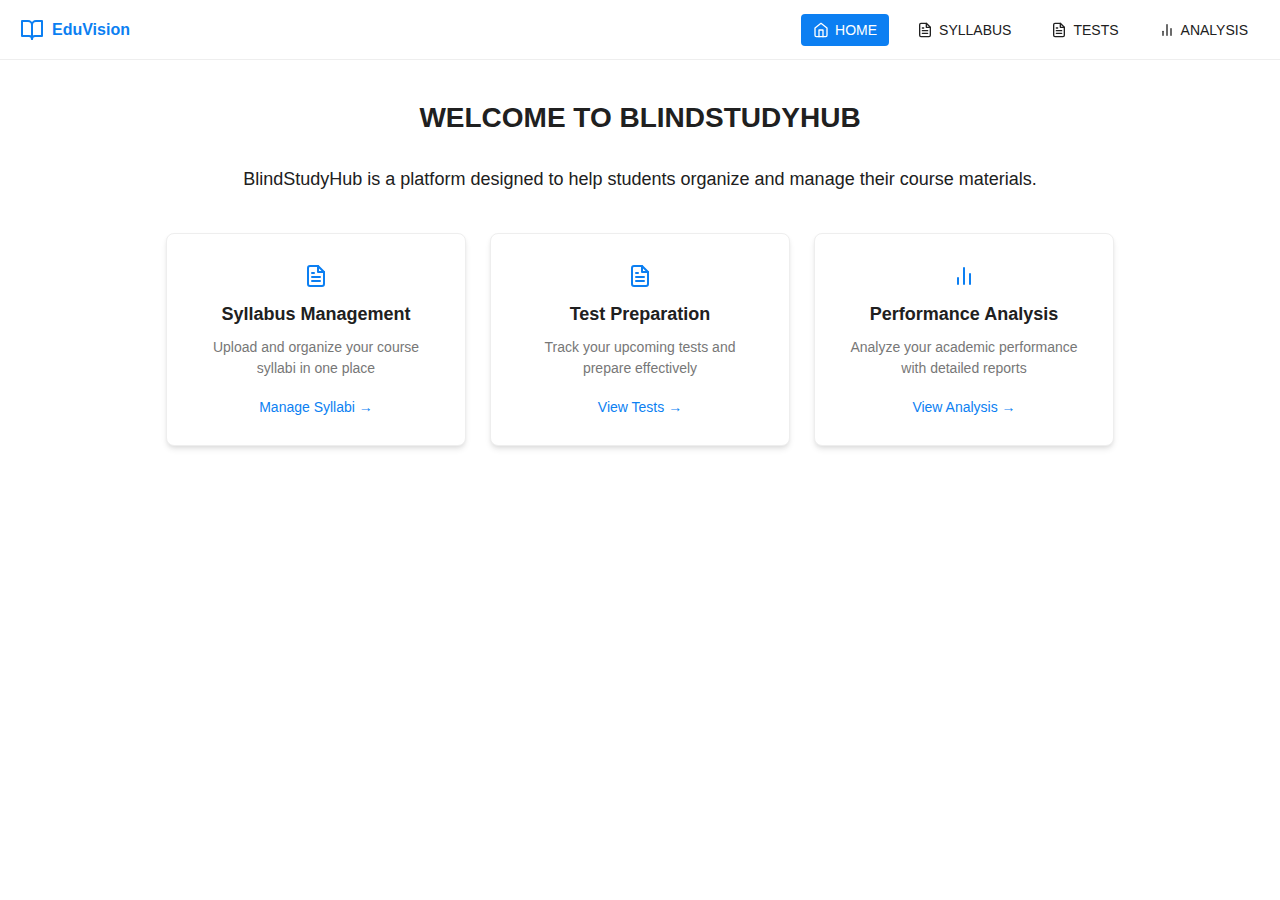
==== index.html @ 7d3d0d0b "done" ====
<html lang="en">
<head>
    <meta charset="UTF-8">
    <meta name="viewport" content="width=device-width, initial-scale=1.0">
    <title>Edu Vision</title>
    <link rel="stylesheet" href="styles.css">
</head>
<body>
    <header>
        <div class="logo">
            <svg xmlns="http://www.w3.org/2000/svg" width="24" height="24" viewBox="0 0 24 24" fill="none" stroke="currentColor" stroke-width="2" stroke-linecap="round" stroke-linejoin="round">
                <path d="M2 3h6a4 4 0 0 1 4 4v14a3 3 0 0 0-3-3H2z"></path>
                <path d="M22 3h-6a4 4 0 0 0-4 4v14a3 3 0 0 1 3-3h7z"></path>
            </svg>
            <span>EduVision</span>
        </div>
        <nav>
            <a href="index.html" id="home-link" class="active">
                <svg xmlns="http://www.w3.org/2000/svg" width="16" height="16" viewBox="0 0 24 24" fill="none" stroke="currentColor" stroke-width="2" stroke-linecap="round" stroke-linejoin="round">
                    <path d="M3 9l9-7 9 7v11a2 2 0 0 1-2 2H5a2 2 0 0 1-2-2z"></path>
                    <polyline points="9 22 9 12 15 12 15 22"></polyline>
                </svg>
                HOME
            </a>
            <a href="syllabus.html" id="syllabus-link">
                <svg xmlns="http://www.w3.org/2000/svg" width="16" height="16" viewBox="0 0 24 24" fill="none" stroke="currentColor" stroke-width="2" stroke-linecap="round" stroke-linejoin="round">
                    <path d="M14 2H6a2 2 0 0 0-2 2v16a2 2 0 0 0 2 2h12a2 2 0 0 0 2-2V8z"></path>
                    <polyline points="14 2 14 8 20 8"></polyline>
                    <line x1="16" y1="13" x2="8" y2="13"></line>
                    <line x1="16" y1="17" x2="8" y2="17"></line>
                    <polyline points="10 9 9 9 8 9"></polyline>
                </svg>
                SYLLABUS
            </a>
            <a href="tests.html" id="tests-link">
                <svg xmlns="http://www.w3.org/2000/svg" width="16" height="16" viewBox="0 0 24 24" fill="none" stroke="currentColor" stroke-width="2" stroke-linecap="round" stroke-linejoin="round">
                    <path d="M14 2H6a2 2 0 0 0-2 2v16a2 2 0 0 0 2 2h12a2 2 0 0 0 2-2V8z"></path>
                    <polyline points="14 2 14 8 20 8"></polyline>
                    <line x1="16" y1="13" x2="8" y2="13"></line>
                    <line x1="16" y1="17" x2="8" y2="17"></line>
                    <polyline points="10 9 9 9 8 9"></polyline>
                </svg>
                TESTS
            </a>
            <a href="analysis.html" id="analysis-link">
                <svg xmlns="http://www.w3.org/2000/svg" width="16" height="16" viewBox="0 0 24 24" fill="none" stroke="currentColor" stroke-width="2" stroke-linecap="round" stroke-linejoin="round">
                    <line x1="18" y1="20" x2="18" y2="10"></line>
                    <line x1="12" y1="20" x2="12" y2="4"></line>
                    <line x1="6" y1="20" x2="6" y2="14"></line>
                </svg>
                ANALYSIS
            </a>
        </nav>
    </header>

    <main>
        <section class="home-section">
            <h1>WELCOME TO BLINDSTUDYHUB</h1>
            <div class="welcome-content">
                <p>BlindStudyHub is a platform designed to help students organize and manage their course materials.</p>
                <div class="feature-cards">
                    <div class="feature-card">
                        <svg xmlns="http://www.w3.org/2000/svg" width="24" height="24" viewBox="0 0 24 24" fill="none" stroke="currentColor" stroke-width="2" stroke-linecap="round" stroke-linejoin="round">
                            <path d="M14 2H6a2 2 0 0 0-2 2v16a2 2 0 0 0 2 2h12a2 2 0 0 0 2-2V8z"></path>
                            <polyline points="14 2 14 8 20 8"></polyline>
                            <line x1="16" y1="13" x2="8" y2="13"></line>
                            <line x1="16" y1="17" x2="8" y2="17"></line>
                            <polyline points="10 9 9 9 8 9"></polyline>
                        </svg>
                        <h3>Syllabus Management</h3>
                        <p>Upload and organize your course syllabi in one place</p>
                        <a href="syllabus.html" class="feature-link">Manage Syllabi →</a>
                    </div>
                    <div class="feature-card">
                        <svg xmlns="http://www.w3.org/2000/svg" width="24" height="24" viewBox="0 0 24 24" fill="none" stroke="currentColor" stroke-width="2" stroke-linecap="round" stroke-linejoin="round">
                            <path d="M14 2H6a2 2 0 0 0-2 2v16a2 2 0 0 0 2 2h12a2 2 0 0 0 2-2V8z"></path>
                            <polyline points="14 2 14 8 20 8"></polyline>
                            <line x1="16" y1="13" x2="8" y2="13"></line>
                            <line x1="16" y1="17" x2="8" y2="17"></line>
                            <polyline points="10 9 9 9 8 9"></polyline>
                        </svg>
                        <h3>Test Preparation</h3>
                        <p>Track your upcoming tests and prepare effectively</p>
                        <a href="tests.html" class="feature-link">View Tests →</a>
                    </div>
                    <div class="feature-card">
                        <svg xmlns="http://www.w3.org/2000/svg" width="24" height="24" viewBox="0 0 24 24" fill="none" stroke="currentColor" stroke-width="2" stroke-linecap="round" stroke-linejoin="round">
                            <line x1="18" y1="20" x2="18" y2="10"></line>
                            <line x1="12" y1="20" x2="12" y2="4"></line>
                            <line x1="6" y1="20" x2="6" y2="14"></line>
                        </svg>
                        <h3>Performance Analysis</h3>
                        <p>Analyze your academic performance with detailed reports</p>
                        <a href="analysis.html" class="feature-link">View Analysis →</a>
                    </div>
                </div>
            </div>
        </section>
    </main>

    <script type="module" src="script.js"></script>
</body>
</html>
---- styles.css ----
:root {
    --primary-color: #0c7ff2;
    --text-dark: #202020;
    --text-light: #777;
    --bg-color: #ffffff;
    --header-height: 60px;
    --color-success: #28a745;
    --color-destructive: #dc3545;
    --border-radius: 4px;
    --shadow-md: 0 4px 6px -1px rgba(0, 0, 0, 0.1), 0 2px 4px -1px rgba(0, 0, 0, 0.06);
}

* {
    margin: 0;
    padding: 0;
    box-sizing: border-box;
    font-family: -apple-system, BlinkMacSystemFont, "Segoe UI", Roboto, Helvetica, Arial, sans-serif;
}

body {
    background-color: var(--bg-color);
}

header {
    display: flex;
    justify-content: space-between;
    align-items: center;
    padding: 0 20px;
    height: var(--header-height);
    border-bottom: 1px solid #eee;
}

.logo {
    display: flex;
    align-items: center;
    gap: 8px;
    color: var(--primary-color);
    font-weight: bold;
    font-size: 16px;
}

.logo svg {
    stroke: var(--primary-color);
}

nav {
    display: flex;
    gap: 16px;
}

nav a {
    display: flex;
    align-items: center;
    gap: 6px;
    color: var(--text-dark);
    text-decoration: none;
    font-size: 14px;
    font-weight: 500;
    padding: 8px 12px;
    border-radius: 4px;
}

nav a.active {
    background-color: var(--primary-color);
    color: white;
}

nav a.active svg {
    stroke: white;
}

nav a svg {
    stroke: var(--text-dark);
}

main {
    padding: 40px 20px;
    display: flex;
    flex-direction: column;
    align-items: center;
    min-height: calc(100vh - var(--header-height));
}

.syllabus-section {
    max-width: 800px;
    width: 100%;
}

h1 {
    font-size: 28px;
    font-weight: 700;
    color: var(--text-dark);
    margin-bottom: 20px;
    line-height: 1.3;
    text-align: center;
}

h2 {
    font-size: 20px;
    font-weight: 600;
    color: var(--text-dark);
    margin-bottom: 16px;
    margin-top: 32px;
}

.file-upload-container {
    border: 2px dashed #ddd;
    border-radius: 8px;
    padding: 30px;
    text-align: center;
    cursor: pointer;
    transition: all 0.2s ease;
    margin-bottom: 40px;
}

.file-upload-container:hover {
    border-color: var(--primary-color);
}

.file-upload-container.dragging {
    background-color: rgba(12, 127, 242, 0.05);
    border-color: var(--primary-color);
}

.file-upload-container.success {
    border-color: var(--color-success);
    background-color: rgba(40, 167, 69, 0.05);
}

.upload-icon {
    color: var(--primary-color);
    width: 40px;
    height: 40px;
    margin: 0 auto 16px;
}

.check-icon {
    color: var(--color-success);
    width: 40px;
    height: 40px;
    margin: 0 auto 16px;
    display: none;
}

.upload-text-container {
    margin-bottom: 8px;
}

.upload-text, .uploading-text, .success-text {
    font-size: 16px;
    color: var(--text-dark);
    margin-bottom: 4px;
    font-weight: 500;
}

.uploading-text, .success-text {
    display: none;
}

.upload-hint {
    font-size: 14px;
    color: var(--text-light);
}

.file-input {
    display: none;
}

.file-preview {
    margin-top: 12px;
    font-size: 14px;
    color: var(--text-dark);
}

.hidden {
    display: none;
}

.syllabi-list {
    border: 1px solid #eee;
    border-radius: 8px;
    overflow: hidden;
}

.syllabi-item {
    display: flex;
    align-items: center;
    padding: 16px;
    border-bottom: 1px solid #eee;
}

.syllabi-item:last-child {
    border-bottom: none;
}

.file-icon {
    width: 20px;
    height: 24px;
    color: #e74c3c;
    margin-right: 12px;
}

.file-info {
    flex: 1;
}

.file-name {
    font-size: 14px;
    font-weight: 500;
    color: var(--text-dark);
    margin-bottom: 4px;
}

.file-meta {
    font-size: 12px;
    color: var(--text-light);
    display: flex;
    gap: 12px;
}

.file-actions {
    display: flex;
    gap: 8px;
}

.action-btn {
    background: none;
    border: none;
    cursor: pointer;
    display: flex;
    align-items: center;
    padding: 6px;
    border-radius: 4px;
    color: var(--text-light);
}

.action-btn:hover {
    background-color: #f5f5f5;
}

.action-btn.download {
    color: var(--primary-color);
}

.action-btn.delete {
    color: var(--color-destructive);
}

.toast-container {
    position: fixed;
    bottom: 20px;
    right: 20px;
    z-index: 1000;
}

.toast {
    padding: 12px 16px;
    border-radius: var(--border-radius);
    margin-top: 10px;
    background: white;
    box-shadow: var(--shadow-md);
    display: flex;
    align-items: center;
    min-width: 300px;
    max-width: 400px;
    animation: slideIn 0.3s ease, fadeOut 0.5s ease 2.5s forwards;
}

.toast-success {
    border-left: 4px solid var(--color-success);
}

.toast-error {
    border-left: 4px solid var(--color-destructive);
}

.toast-info {
    border-left: 4px solid var(--color-success);
}

.toast-content {
    flex: 1;
}

.toast-title {
    font-weight: 600;
    font-size: 0.875rem;
}

.toast-message {
    font-size: 0.75rem;
    color: var(--text-light);
}

@keyframes slideIn {
    from {
        transform: translateX(100%);
    }
    to {
        transform: translateX(0);
    }
}

@keyframes fadeOut {
    to {
        opacity: 0;
        transform: translateY(10px);
    }
}

.home-section {
    max-width: 1000px;
    width: 100%;
    text-align: center;
}

.welcome-content {
    margin-top: 30px;
}

.welcome-content p {
    font-size: 18px;
    color: var(--text-dark);
    margin-bottom: 40px;
    line-height: 1.5;
}

.feature-cards {
    display: flex;
    flex-wrap: wrap;
    gap: 24px;
    justify-content: center;
}

.feature-card {
    background-color: white;
    border: 1px solid #eee;
    border-radius: 8px;
    padding: 30px;
    width: 300px;
    box-shadow: var(--shadow-md);
    transition: transform 0.2s ease, box-shadow 0.2s ease;
}

.feature-card:hover {
    transform: translateY(-5px);
    box-shadow: 0 10px 15px -3px rgba(0, 0, 0, 0.1), 0 4px 6px -2px rgba(0, 0, 0, 0.05);
}

.feature-card svg {
    color: var(--primary-color);
    margin-bottom: 16px;
}

.feature-card h3 {
    font-size: 18px;
    margin-bottom: 12px;
    color: var(--text-dark);
}

.feature-card p {
    font-size: 14px;
    color: var(--text-light);
    margin-bottom: 20px;
}

.feature-link {
    display: inline-block;
    color: var(--primary-color);
    font-weight: 500;
    text-decoration: none;
    font-size: 14px;
}

.feature-link:hover {
    text-decoration: underline;
}

.tests-section {
    max-width: 800px;
    width: 100%;
}

.test-categories {
    display: flex;
    margin-bottom: 24px;
    border-bottom: 1px solid #eee;
}

.category-filter {
    padding: 10px 20px;
    cursor: pointer;
    position: relative;
    font-weight: 500;
    color: var(--text-light);
}

.category-filter.active {
    color: var(--primary-color);
}

.category-filter.active::after {
    content: "";
    position: absolute;
    bottom: -1px;
    left: 0;
    right: 0;
    height: 2px;
    background-color: var(--primary-color);
}

.test-cards {
    display: flex;
    flex-direction: column;
    gap: 20px;
}

.test-card {
    border: 1px solid #eee;
    border-radius: 8px;
    padding: 20px;
    box-shadow: var(--shadow-md);
    position: relative;
    overflow: hidden;
}

.test-status {
    position: absolute;
    top: 12px;
    right: 12px;
    padding: 4px 10px;
    background-color: var(--primary-color);
    color: white;
    font-size: 12px;
    font-weight: 500;
    border-radius: 12px;
}

.test-status.completed {
    background-color: var(--color-success);
}

.test-card h3 {
    font-size: 18px;
    margin-bottom: 12px;
    padding-right: 80px;
}

.test-meta {
    display: flex;
    gap: 16px;
    margin-bottom: 16px;
    flex-wrap: wrap;
}

.test-date, .test-time, .test-result {
    display: flex;
    align-items: center;
    gap: 4px;
    font-size: 14px;
    color: var(--text-light);
}

.test-result {
    color: var(--color-success);
}

.test-details {
    padding: 12px 0;
    border-top: 1px solid #eee;
    border-bottom: 1px solid #eee;
    margin-bottom: 16px;
}

.test-details p {
    margin-bottom: 8px;
    font-size: 14px;
}

.test-details p:last-child {
    margin-bottom: 0;
}

.test-actions {
    display: flex;
    gap: 10px;
}

.action-button {
    padding: 8px 16px;
    border-radius: 4px;
    border: none;
    font-weight: 500;
    font-size: 14px;
    cursor: pointer;
    transition: all 0.2s ease;
}

.action-button.primary {
    background-color: var(--primary-color);
    color: white;
}

.action-button.secondary {
    background-color: #f5f5f5;
    color: var(--text-dark);
}

.action-button:hover {
    opacity: 0.9;
    transform: translateY(-1px);
}

.analysis-section {
    max-width: 1000px;
    width: 100%;
}

.analysis-overview {
    display: flex;
    flex-wrap: wrap;
    gap: 24px;
    margin-bottom: 40px;
}

.analysis-card {
    flex: 1 1 400px;
    background-color: white;
    border: 1px solid #eee;
    border-radius: 8px;
    padding: 20px;
    box-shadow: var(--shadow-md);
}

.chart-container {
    margin: 20px 0;
    height: 200px;
}

.chart-label {
    font-size: 10px;
    fill: var(--text-light);
}

.chart-bar {
    transition: opacity 0.3s ease;
}

.chart-bar:hover {
    opacity: 1;
}

.analysis-meta {
    display: flex;
    justify-content: space-between;
    margin-top: 16px;
    padding-top: 16px;
    border-top: 1px solid #eee;
}

.analysis-stat {
    display: flex;
    flex-direction: column;
}

.stat-label {
    font-size: 12px;
    color: var(--text-light);
}

.stat-value {
    font-size: 14px;
    font-weight: 500;
    color: var(--text-dark);
}

.stat-value.positive {
    color: var(--color-success);
}

.performance-table-container {
    overflow-x: auto;
    margin-bottom: 40px;
}

.performance-table {
    width: 100%;
    border-collapse: collapse;
    font-size: 14px;
}

.performance-table th,
.performance-table td {
    padding: 12px 16px;
    text-align: left;
    border-bottom: 1px solid #eee;
}

.performance-table th {
    background-color: #f9f9f9;
    font-weight: 500;
    color: var(--text-dark);
}

.status-badge {
    display: inline-block;
    padding: 4px 8px;
    border-radius: 12px;
    font-size: 12px;
    font-weight: 500;
}

.status-badge.above {
    background-color: rgba(40, 167, 69, 0.1);
    color: var(--color-success);
}

.status-badge.below {
    background-color: rgba(220, 53, 69, 0.1);
    color: var(--color-destructive);
}

.goals-container {
    display: flex;
    flex-wrap: wrap;
    gap: 24px;
    margin-bottom: 40px;
}

.goal-card, .recommendations-card {
    flex: 1 1 400px;
    background-color: white;
    border: 1px solid #eee;
    border-radius: 8px;
    padding: 20px;
    box-shadow: var(--shadow-md);
}

.goal-header {
    display: flex;
    justify-content: space-between;
    align-items: center;
    margin-bottom: 16px;
}

.add-goal-btn {
    display: flex;
    align-items: center;
    gap: 4px;
    padding: 6px 12px;
    background-color: var(--primary-color);
    color: white;
    border: none;
    border-radius: 4px;
    font-size: 12px;
    cursor: pointer;
}

.goal-list, .recommendation-list {
    display: flex;
    flex-direction: column;
    gap: 12px;
}

.goal-item {
    display: flex;
    gap: 12px;
    padding: 12px;
    border: 1px solid #eee;
    border-radius: 6px;
}

.goal-item.completed .goal-title {
    text-decoration: line-through;
    color: var(--text-light);
}

.goal-checkbox {
    position: relative;
}

.goal-check {
    position: absolute;
    opacity: 0;
}

.goal-check + label {
    display: inline-block;
    width: 18px;
    height: 18px;
    border: 2px solid #ddd;
    border-radius: 4px;
    cursor: pointer;
}

.goal-check:checked + label {
    background-color: var(--color-success);
    border-color: var(--color-success);
}

.goal-check:checked + label:after {
    content: '';
    position: absolute;
    left: 6px;
    top: 2px;
    width: 6px;
    height: 11px;
    border: solid white;
    border-width: 0 2px 2px 0;
    transform: rotate(45deg);
}

.goal-content {
    flex: 1;
}

.goal-title {
    font-weight: 500;
    margin-bottom: 4px;
}

.goal-meta {
    font-size: 12px;
    color: var(--text-light);
}

.recommendation-item {
    display: flex;
    gap: 12px;
    padding: 12px;
    border: 1px solid #eee;
    border-radius: 6px;
}

.recommendation-item svg {
    color: var(--primary-color);
    flex-shrink: 0;
    margin-top: 2px;
}

.recommendation-title {
    font-weight: 500;
    margin-bottom: 4px;
}

.recommendation-text {
    font-size: 13px;
    color: var(--text-light);
    line-height: 1.4;
}

.performance-cards {
    display: flex;
    flex-wrap: wrap;
    gap: 24px;
    margin-bottom: 40px;
}

.performance-card {
    flex: 1 1 400px;
    background-color: white;
    border: 1px solid #eee;
    border-radius: 8px;
    padding: 20px;
    box-shadow: var(--shadow-md);
}

.chart-value {
    font-size: 12px;
    font-weight: 500;
    fill: var(--text-dark);
}

.strengths-list, .weaknesses-list {
    display: flex;
    flex-direction: column;
    gap: 16px;
    margin-top: 12px;
}

.strength-item, .weakness-item {
    display: flex;
    gap: 12px;
    padding: 12px;
    border-radius: 6px;
    background-color: rgba(12, 127, 242, 0.05);
}

.strength-item {
    border-left: 3px solid var(--color-success);
}

.weakness-item {
    border-left: 3px solid var(--color-destructive);
}

.strength-item svg {
    color: var(--color-success);
    flex-shrink: 0;
    margin-top: 2px;
}

.weakness-item svg {
    color: var(--color-destructive);
    flex-shrink: 0;
    margin-top: 2px;
}

.strength-content, .weakness-content {
    flex: 1;
}

.revision-note {
    font-size: 12px;
    color: var(--text-light);
    margin-top: 4px;
    font-style: italic;
}
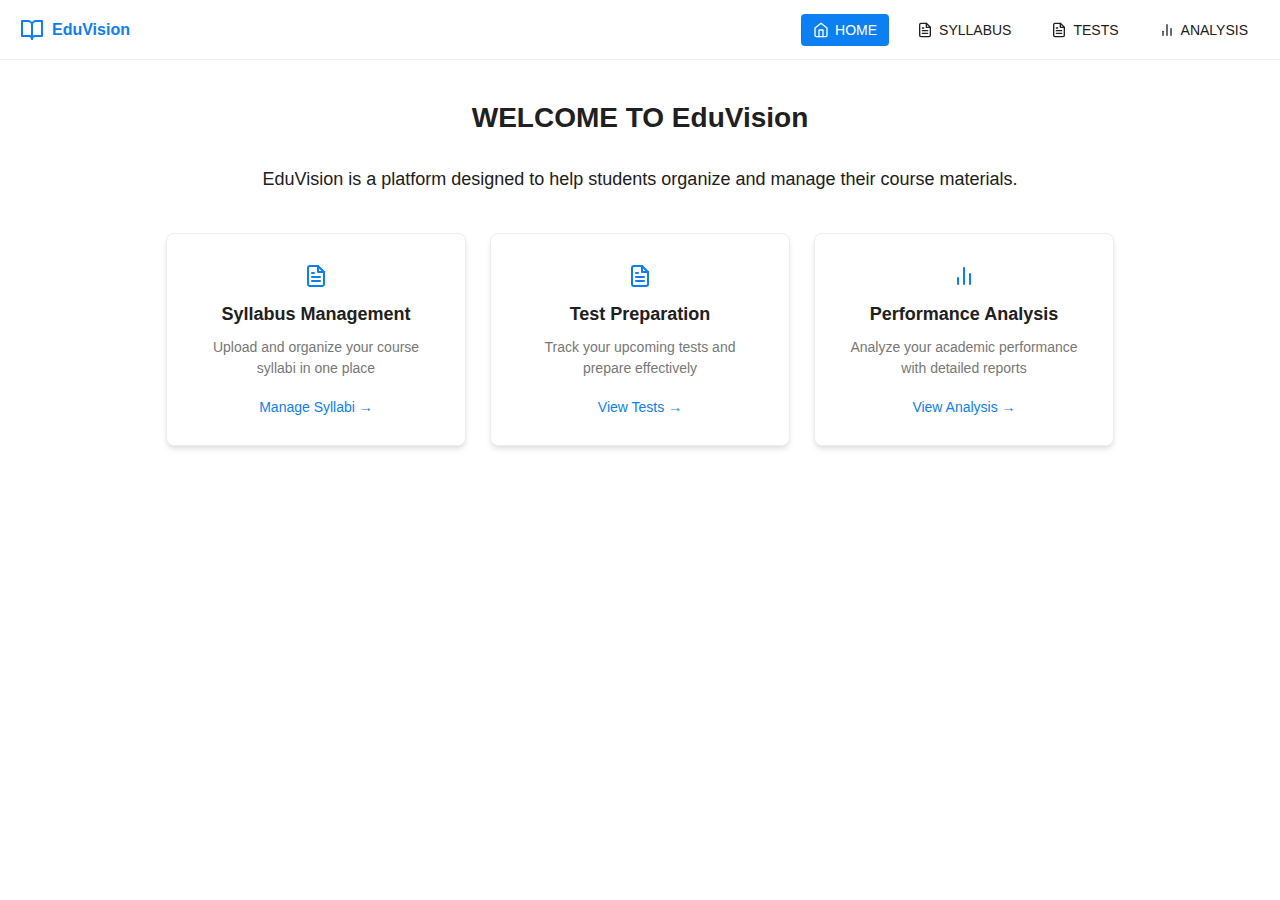
==== commit de6ce488: "done" ====
--- a/index.html
+++ b/index.html
@@ -55,9 +55,9 @@
 
     <main>
         <section class="home-section">
-            <h1>WELCOME TO BLINDSTUDYHUB</h1>
+            <h1>WELCOME TO EduVision</h1>
             <div class="welcome-content">
-                <p>BlindStudyHub is a platform designed to help students organize and manage their course materials.</p>
+                <p>EduVision is a platform designed to help students organize and manage their course materials.</p>
                 <div class="feature-cards">
                     <div class="feature-card">
                         <svg xmlns="http://www.w3.org/2000/svg" width="24" height="24" viewBox="0 0 24 24" fill="none" stroke="currentColor" stroke-width="2" stroke-linecap="round" stroke-linejoin="round">
